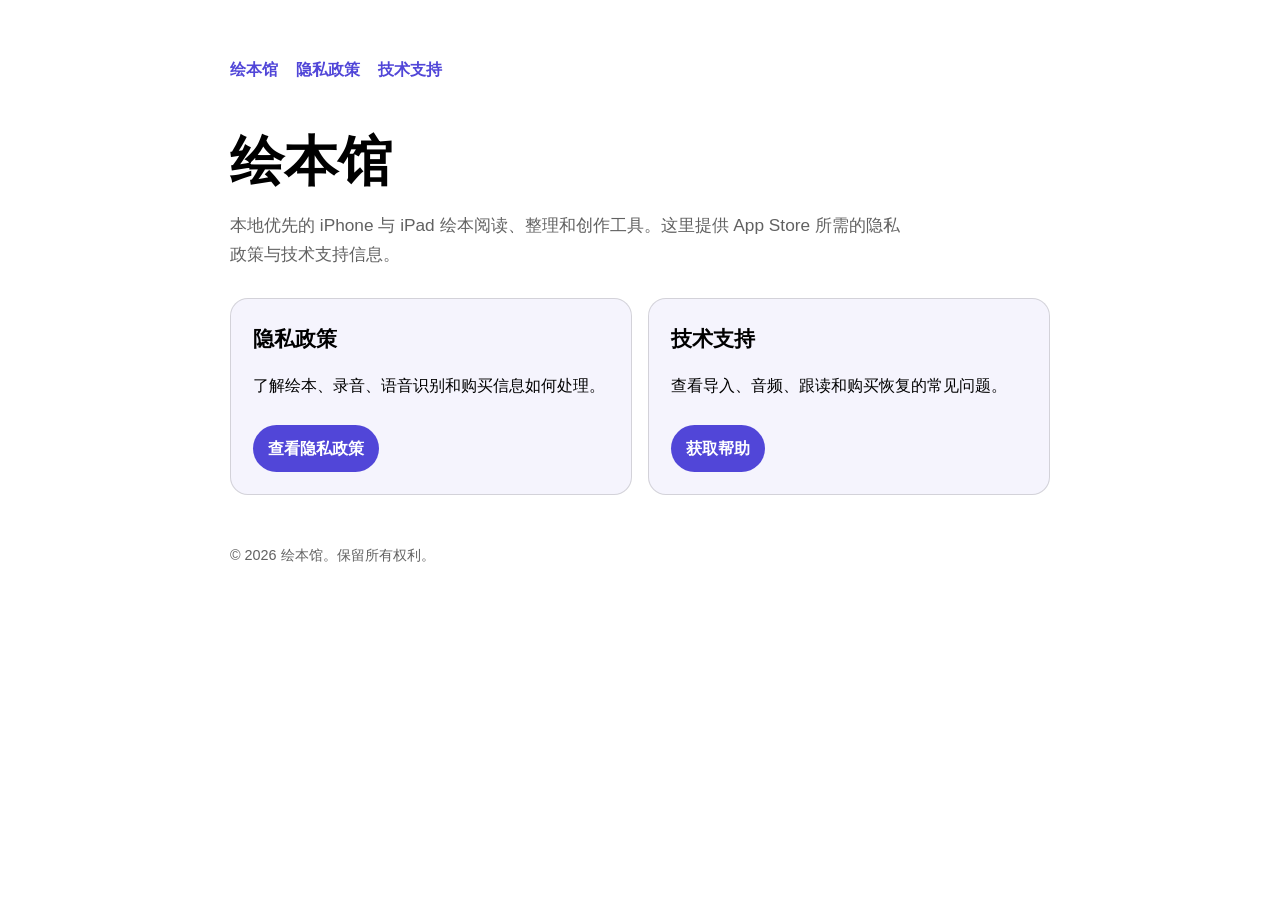
==== index.html @ e0114d32 "Publish PictureBook App support pages" ====
<!doctype html>
<html lang="zh-Hans">
<head>
  <meta charset="utf-8">
  <meta name="viewport" content="width=device-width, initial-scale=1">
  <meta name="description" content="绘本馆 App 隐私政策与技术支持">
  <title>绘本馆 · 支持</title>
  <link rel="stylesheet" href="./assets/style.css">
</head>
<body>
  <main>
    <nav aria-label="主要导航">
      <a href="./">绘本馆</a>
      <a href="./privacy/">隐私政策</a>
      <a href="./support/">技术支持</a>
    </nav>

    <h1>绘本馆</h1>
    <p class="lede">本地优先的 iPhone 与 iPad 绘本阅读、整理和创作工具。这里提供 App Store 所需的隐私政策与技术支持信息。</p>

    <div class="cards">
      <article class="card">
        <h2>隐私政策</h2>
        <p>了解绘本、录音、语音识别和购买信息如何处理。</p>
        <a class="button" href="./privacy/">查看隐私政策</a>
      </article>
      <article class="card">
        <h2>技术支持</h2>
        <p>查看导入、音频、跟读和购买恢复的常见问题。</p>
        <a class="button" href="./support/">获取帮助</a>
      </article>
    </div>

    <footer>© 2026 绘本馆。保留所有权利。</footer>
  </main>
</body>
</html>
---- assets/style.css ----
:root {
  color-scheme: light dark;
  --accent: #5146d8;
  --surface: color-mix(in srgb, Canvas 94%, var(--accent) 6%);
  --border: color-mix(in srgb, CanvasText 14%, transparent);
  --muted: color-mix(in srgb, CanvasText 62%, transparent);
}

* { box-sizing: border-box; }

body {
  margin: 0;
  background: Canvas;
  color: CanvasText;
  font-family: -apple-system, BlinkMacSystemFont, "SF Pro Text", "PingFang SC", sans-serif;
  line-height: 1.7;
}

main {
  width: min(820px, calc(100% - 32px));
  margin: 0 auto;
  padding: 56px 0 72px;
}

nav {
  display: flex;
  gap: 18px;
  margin-bottom: 48px;
  font-weight: 650;
}

a { color: var(--accent); }
nav a { text-decoration: none; }

h1 {
  margin: 0 0 8px;
  font-size: clamp(2rem, 6vw, 3.4rem);
  line-height: 1.15;
}

h2 {
  margin-top: 36px;
  font-size: 1.3rem;
}

.lede {
  max-width: 680px;
  color: var(--muted);
  font-size: 1.08rem;
}

.card {
  margin-top: 24px;
  padding: 22px;
  border: 1px solid var(--border);
  border-radius: 18px;
  background: var(--surface);
}

.cards {
  display: grid;
  grid-template-columns: repeat(auto-fit, minmax(250px, 1fr));
  gap: 16px;
  margin-top: 28px;
}

.cards .card { margin: 0; }
.card h2 { margin: 0 0 8px; }
.meta { color: var(--muted); font-size: .92rem; }
li + li { margin-top: 7px; }
footer { margin-top: 48px; color: var(--muted); font-size: .9rem; }

.button {
  display: inline-block;
  margin-top: 10px;
  padding: 10px 15px;
  border-radius: 999px;
  background: var(--accent);
  color: white;
  text-decoration: none;
  font-weight: 650;
}

@media (prefers-color-scheme: dark) {
  :root { --accent: #a9a2ff; }
  .button { color: #15102f; }
}
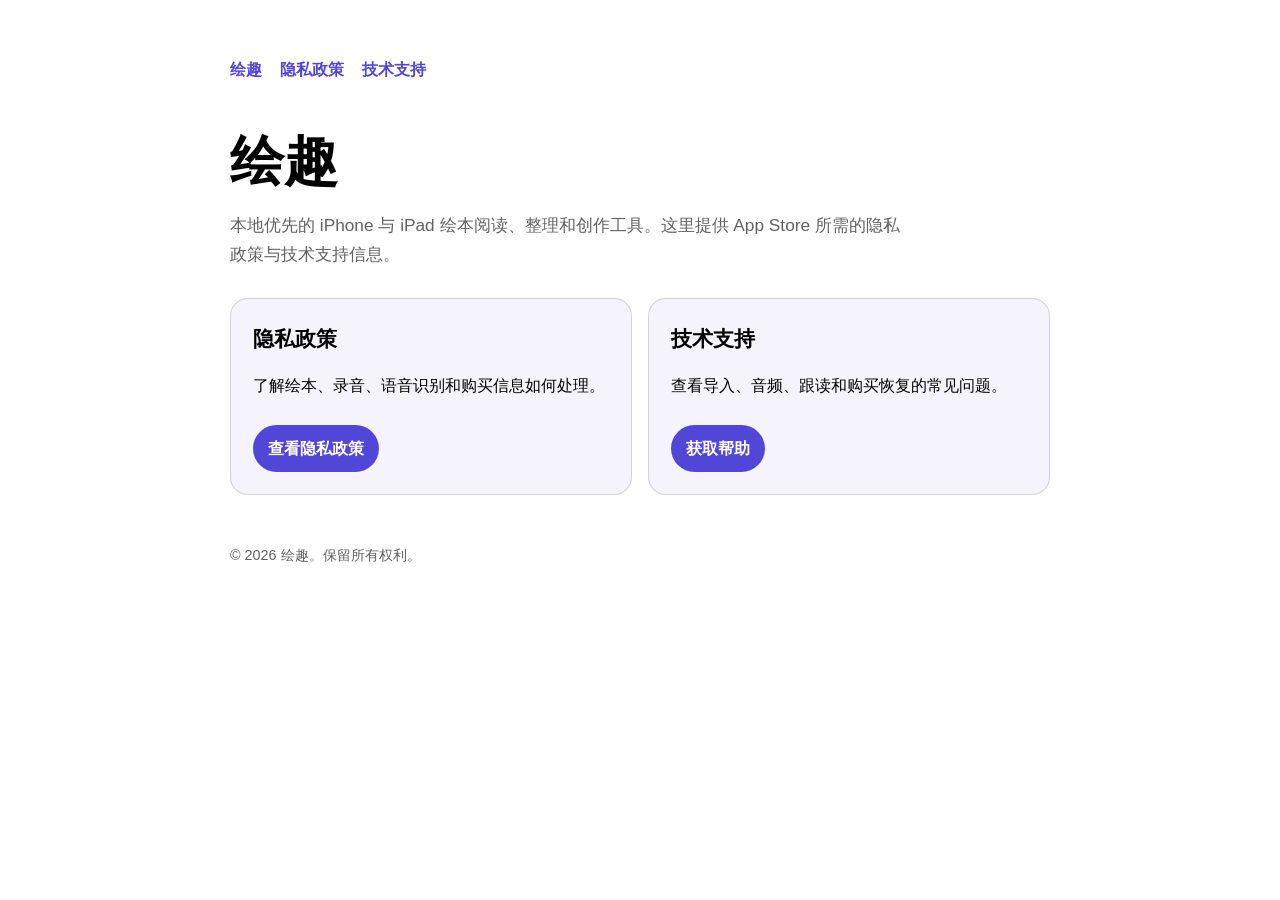
==== commit 91115446: "Update support and privacy pages to 绘趣" ====
--- a/index.html
+++ b/index.html
@@ -3,19 +3,19 @@
 <head>
   <meta charset="utf-8">
   <meta name="viewport" content="width=device-width, initial-scale=1">
-  <meta name="description" content="绘本馆 App 隐私政策与技术支持">
-  <title>绘本馆 · 支持</title>
+  <meta name="description" content="绘趣 App 隐私政策与技术支持">
+  <title>绘趣 · 支持</title>
   <link rel="stylesheet" href="./assets/style.css">
 </head>
 <body>
   <main>
     <nav aria-label="主要导航">
-      <a href="./">绘本馆</a>
+      <a href="./">绘趣</a>
       <a href="./privacy/">隐私政策</a>
       <a href="./support/">技术支持</a>
     </nav>
 
-    <h1>绘本馆</h1>
+    <h1>绘趣</h1>
     <p class="lede">本地优先的 iPhone 与 iPad 绘本阅读、整理和创作工具。这里提供 App Store 所需的隐私政策与技术支持信息。</p>
 
     <div class="cards">
@@ -31,7 +31,7 @@
       </article>
     </div>
 
-    <footer>© 2026 绘本馆。保留所有权利。</footer>
+    <footer>© 2026 绘趣。保留所有权利。</footer>
   </main>
 </body>
 </html>
